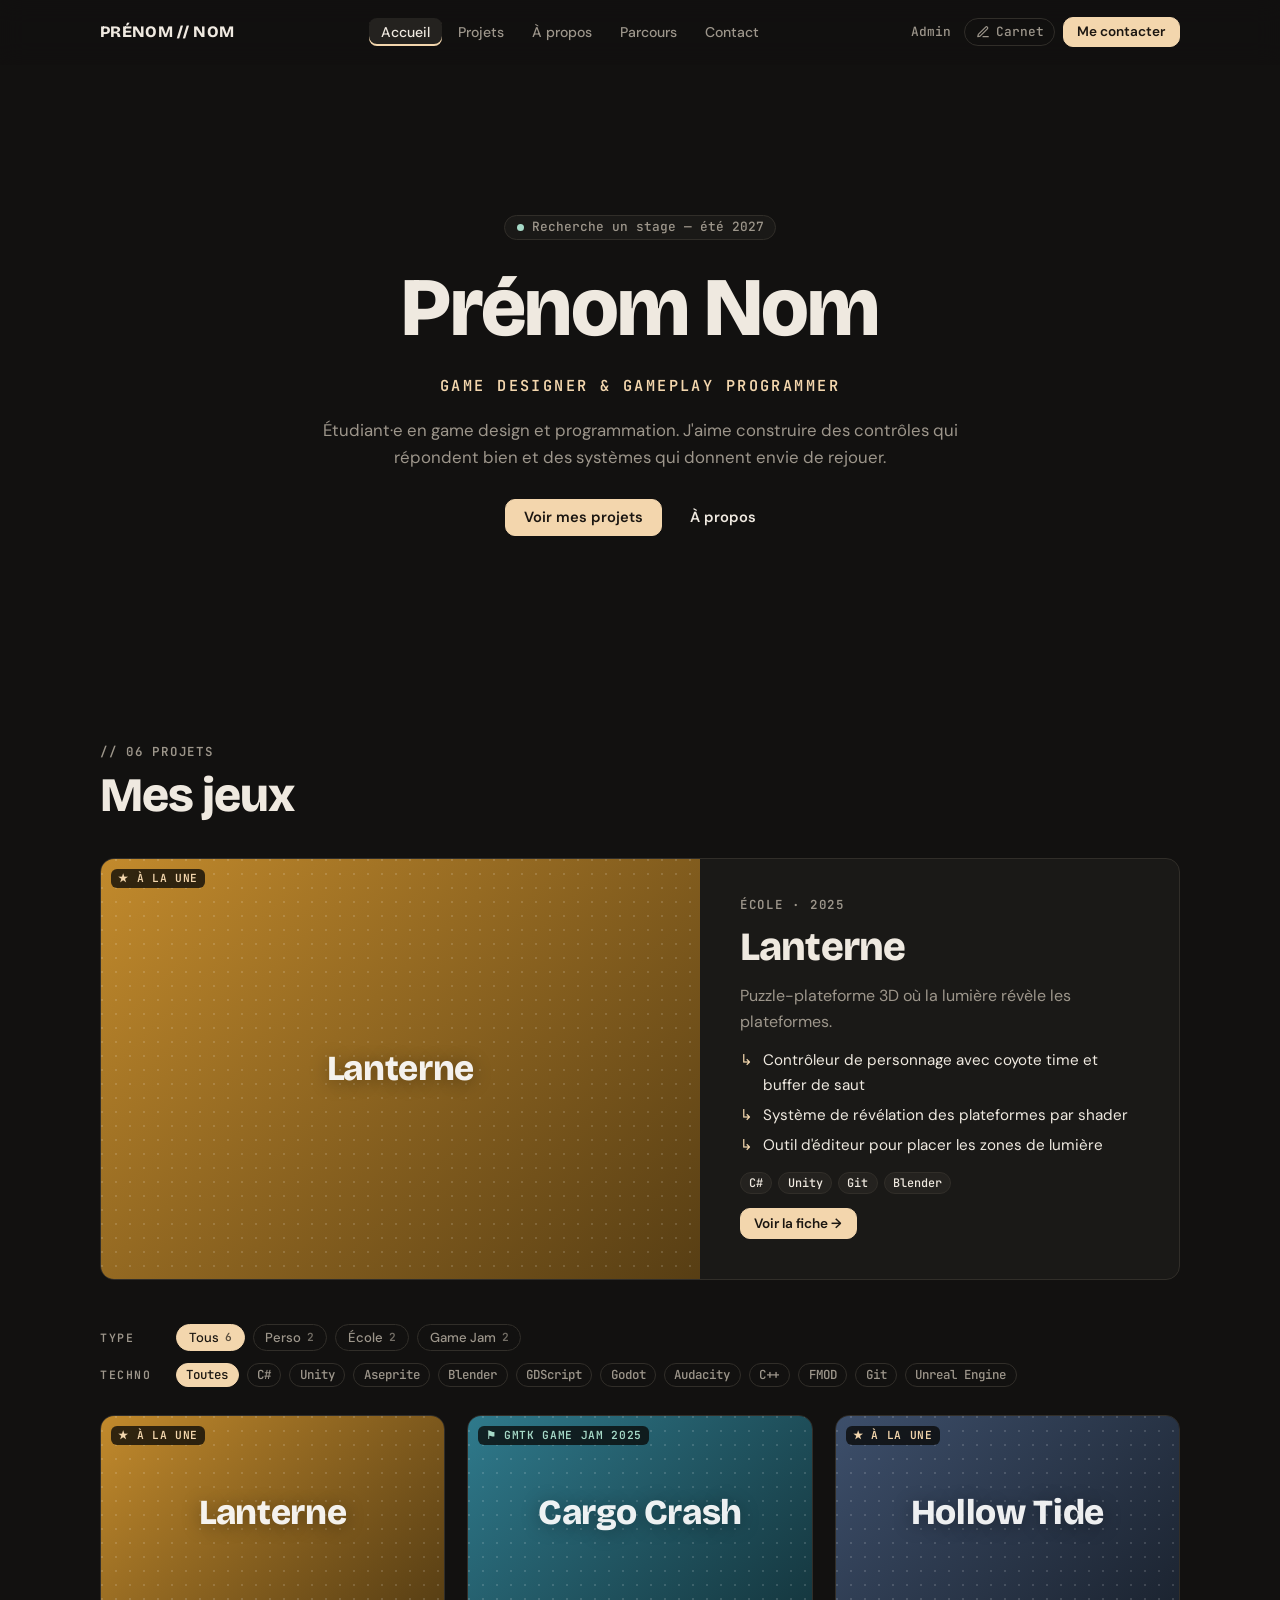
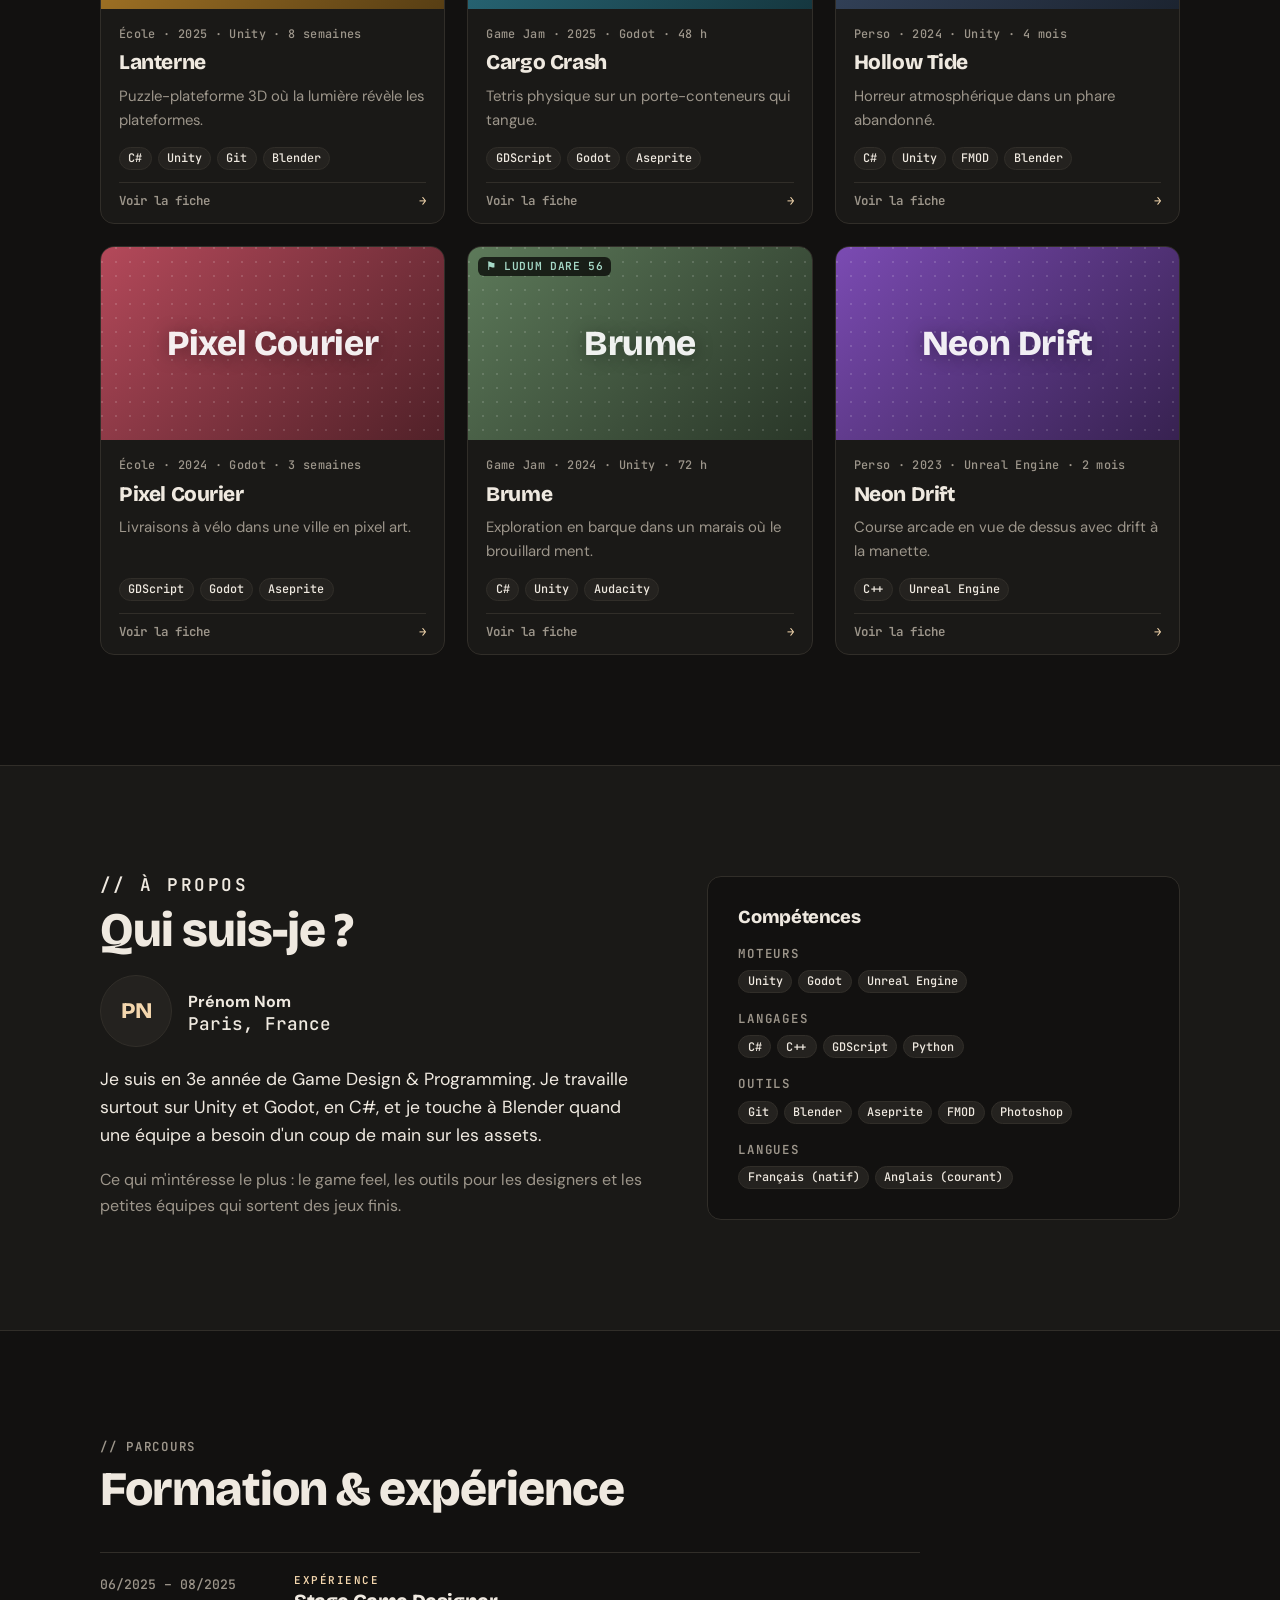
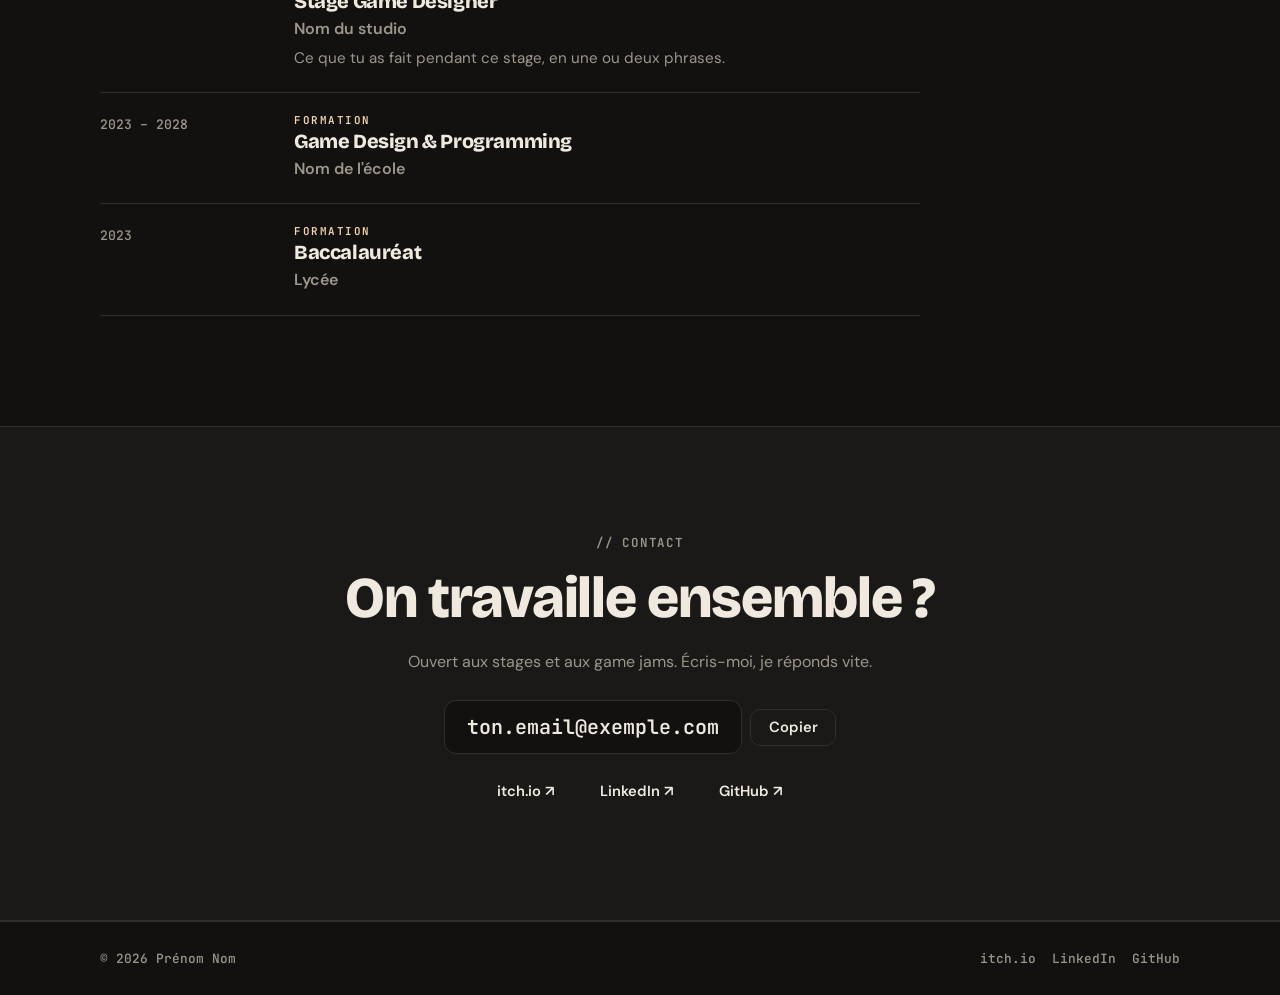
==== index.html @ 687ae06e "Portfolio de jeux avec page Admin Site statique pour GitHub Pages : projets générés depuis data/game" ====
<!doctype html>
<html lang="fr" data-style="dark">
<head>
  <meta charset="utf-8">
  <meta name="viewport" content="width=device-width, initial-scale=1, viewport-fit=cover">
  <title>Portfolio</title>
  <meta name="description" content="Portfolio de jeux vidéo">
  <link rel="preconnect" href="https://fonts.googleapis.com">
  <link rel="preconnect" href="https://fonts.gstatic.com" crossorigin>
  <link rel="stylesheet" href="https://fonts.googleapis.com/css2?family=Bricolage+Grotesque:opsz,wght@12..96,500;12..96,700;12..96,800&family=DM+Sans:opsz,wght@9..40,400;9..40,500;9..40,700&family=JetBrains+Mono:wght@400;600&family=Caveat:wght@600;700&family=Patrick+Hand&display=swap">
  <link rel="stylesheet" href="css/style.css">
</head>
<body>
  <!-- Tout le contenu est généré depuis data/profile.js et data/games.js.
       Tu n'as normalement pas besoin de modifier ce fichier. -->

  <header class="nav" id="nav">
    <div class="wrap nav-inner">
      <a class="logo" href="#accueil" id="logo"></a>
      <nav class="nav-links" id="nav-links" aria-label="Navigation principale">
        <a href="#accueil">Accueil</a>
        <a href="#projets">Projets</a>
        <a href="#apropos">À propos</a>
        <a href="#parcours">Parcours</a>
        <a href="#contact">Contact</a>
      </nav>
      <div class="nav-actions">
        <a class="admin-link" id="admin-link" href="admin.html">Admin</a>
        <button class="style-toggle" id="style-toggle" type="button" aria-label="Changer de style"></button>
        <a class="btn btn-accent btn-sm nav-cta" href="#contact">Me contacter</a>
        <button class="menu-btn" id="menu-btn" type="button" aria-expanded="false" aria-controls="nav-links" aria-label="Ouvrir le menu">
          <span></span><span></span>
        </button>
      </div>
    </div>
  </header>

  <main>
    <section class="hero" id="accueil">
      <div class="wrap hero-inner" id="hero"></div>
    </section>

    <section class="section" id="projets">
      <div class="wrap">
        <div class="section-head">
          <p class="eyebrow" id="projects-eyebrow">// Projets</p>
          <h2 class="section-title">Mes jeux</h2>
        </div>
        <div id="spotlight"></div>
        <div class="filters" id="filters"></div>
        <div class="grid" id="grid"></div>
        <p class="empty" id="empty" hidden>
          Aucun projet ne correspond à ces filtres.
          <button class="link-btn" type="button" id="reset-filters">Réinitialiser les filtres</button>
        </p>
      </div>
    </section>

    <section class="section section-alt" id="apropos">
      <div class="wrap about" id="about"></div>
    </section>

    <section class="section" id="parcours">
      <div class="wrap">
        <div class="section-head">
          <p class="eyebrow">// Parcours</p>
          <h2 class="section-title">Formation &amp; expérience</h2>
        </div>
        <ol class="timeline" id="timeline"></ol>
      </div>
    </section>

    <section class="section section-alt" id="contact">
      <div class="wrap contact" id="contact-box"></div>
    </section>
  </main>

  <footer class="footer">
    <div class="wrap footer-inner" id="footer"></div>
  </footer>

  <dialog class="modal" id="modal" aria-labelledby="modal-title">
    <div class="modal-inner" id="modal-inner"></div>
  </dialog>

  <script src="data/profile.js"></script>
  <script src="data/games.js"></script>
  <script src="js/render.js"></script>
  <script src="js/main.js"></script>
</body>
</html>
---- css/style.css ----
/* Layout : colonne centrée de 1120px, nav collante, grille de cartes auto-fill,
   fiche projet en <dialog>. Deux styles : "dark" (défaut) et "sketch" (carnet). */
:root {
  --bg: #121110;
  --surface: #1a1917;
  --surface-2: #24221f;
  --line: #312e29;
  --fg: #efe9e0;
  --muted: #9d968b;
  --accent: #f3d6ad;
  --accent-ink: #1b1611;
  --jam: #a6d9c7;
  --star: #f3d6ad;
  --overlay: rgba(8, 7, 6, .78);

  --font-display: "Bricolage Grotesque", "Segoe UI", system-ui, sans-serif;
  --font-body: "DM Sans", "Segoe UI", system-ui, sans-serif;
  --font-mono: "JetBrains Mono", ui-monospace, Consolas, monospace;

  --radius: 14px;
  --radius-pill: 999px;
  --bw: 1px;
  --hover-shadow: 0 22px 44px -24px rgba(0, 0, 0, .9);
  --title-weight: 800;
  --title-track: -0.02em;

  color-scheme: dark;
}

:root[data-style="sketch"] {
  --bg: #f1ece1;
  --surface: #fbf8f1;
  --surface-2: #ebe4d4;
  --line: #2a2823;
  --fg: #2a2823;
  --muted: #6d675c;
  --accent: #f0cf5c;
  --accent-ink: #2a2823;
  --jam: #b9dccb;
  --star: #e6a93a;
  --overlay: rgba(42, 40, 35, .55);

  --font-display: "Caveat", "Segoe Print", cursive;
  --font-body: "Patrick Hand", "Segoe Print", cursive;
  --font-mono: "Patrick Hand", "Segoe Print", cursive;

  --radius: 4px;
  --bw: 2px;
  --hover-shadow: 6px 6px 0 var(--line);
  --title-weight: 700;
  --title-track: 0;

  color-scheme: light;
}

/* ---------- Base ---------- */
*, *::before, *::after { box-sizing: border-box; }
html { scroll-behavior: smooth; scroll-padding-top: 80px; }
body {
  margin: 0;
  background: var(--bg);
  color: var(--fg);
  font: 400 1rem/1.6 var(--font-body);
  -webkit-font-smoothing: antialiased;
  overflow-x: hidden;
}
:root[data-style="sketch"] body {
  font-size: 1.12rem;
  background-image: radial-gradient(color-mix(in srgb, var(--line) 14%, transparent) 1px, transparent 1px);
  background-size: 22px 22px;
}
img, video, iframe { display: block; max-width: 100%; }
a { color: inherit; }
h1, h2, h3 { font-family: var(--font-display); font-weight: var(--title-weight); letter-spacing: var(--title-track); line-height: 1.1; margin: 0; text-wrap: balance; }
p { margin: 0; }
:focus-visible { outline: 2px solid var(--accent); outline-offset: 3px; border-radius: 4px; }
[hidden] { display: none !important; }

.wrap {
  max-width: 1120px;
  margin-inline: auto;
  padding-left: max(20px, env(safe-area-inset-left, 0px));
  padding-right: max(20px, env(safe-area-inset-right, 0px));
}

/* ---------- Boutons & puces ---------- */
.btn {
  display: inline-flex; align-items: center; gap: .5em;
  padding: .7em 1.2em;
  border-radius: 10px;
  border: var(--bw) solid var(--line);
  background: var(--surface);
  color: var(--fg);
  font: 600 .92rem/1 var(--font-body);
  text-decoration: none;
  cursor: pointer;
  transition: transform .15s ease, background .15s ease, border-color .15s ease, box-shadow .15s ease;
}
.btn:hover { border-color: var(--muted); transform: translateY(-1px); }
.btn-accent { background: var(--accent); color: var(--accent-ink); border-color: var(--accent); }
.btn-accent:hover { border-color: var(--accent); filter: brightness(1.05); }
.btn-ghost { background: transparent; border-color: transparent; }
.btn-ghost:hover { border-color: var(--line); }
.btn-sm { padding: .55em 1em; font-size: .85rem; }
:root[data-style="sketch"] .btn { border-color: var(--line); box-shadow: 2px 2px 0 var(--line); font-size: 1rem; }
:root[data-style="sketch"] .btn:hover { box-shadow: 4px 4px 0 var(--line); transform: translate(-1px, -1px); }

.tag {
  display: inline-block;
  padding: .28em .7em;
  border-radius: var(--radius-pill);
  border: 1px solid var(--line);
  background: var(--surface-2);
  color: var(--fg);
  font: 500 .74rem/1.2 var(--font-mono);
  white-space: nowrap;
}
.tag-more { color: var(--muted); }
:root[data-style="sketch"] .tag { font-size: .92rem; border-width: 1.5px; }
.tags { display: flex; flex-wrap: wrap; gap: 6px; }

.eyebrow {
  font: 600 .78rem/1 var(--font-mono);
  letter-spacing: .14em;
  text-transform: uppercase;
  color: var(--muted);
}
:root[data-style="sketch"] .eyebrow { font-size: 1.05rem; letter-spacing: .02em; text-transform: none; }

/* ---------- Nav ---------- */
.nav {
  position: sticky; top: env(safe-area-inset-top, 0px); z-index: 50;
  background: color-mix(in srgb, var(--bg) 82%, transparent);
  backdrop-filter: blur(12px);
  -webkit-backdrop-filter: blur(12px);
  border-bottom: 1px solid transparent;
  transition: border-color .2s ease;
}
.nav.scrolled { border-bottom-color: var(--line); }
.nav-inner { display: flex; align-items: center; gap: 16px; height: 64px; }
.logo { font: 800 1rem/1 var(--font-display); text-decoration: none; letter-spacing: .02em; white-space: nowrap; }
:root[data-style="sketch"] .logo { font-size: 1.6rem; }
.nav-links { display: flex; gap: 4px; margin-inline: auto; }
.nav-links a {
  padding: .5em .85em; border-radius: 8px;
  font: 500 .88rem/1 var(--font-body);
  color: var(--muted); text-decoration: none;
  transition: color .15s ease, background .15s ease;
}
.nav-links a:hover { color: var(--fg); }
.nav-links a.active { color: var(--fg); background: var(--surface-2); box-shadow: inset 0 -2px 0 var(--accent); }
:root[data-style="sketch"] .nav-links a { font-size: 1.1rem; }
:root[data-style="sketch"] .nav-links a.active { background: none; box-shadow: none; text-decoration: underline wavy var(--star) 2px; text-underline-offset: 6px; }
.nav-actions { display: flex; align-items: center; gap: 8px; }
.style-toggle {
  display: inline-flex; align-items: center; gap: 6px;
  padding: .45em .8em; border-radius: var(--radius-pill);
  border: 1px solid var(--line); background: transparent; color: var(--muted);
  font: 500 .8rem/1 var(--font-mono); cursor: pointer;
}
.style-toggle:hover { color: var(--fg); border-color: var(--muted); }
.style-toggle svg { width: 14px; height: 14px; }
.menu-btn { display: none; width: 40px; height: 40px; border: 1px solid var(--line); border-radius: 10px; background: transparent; cursor: pointer; flex-direction: column; justify-content: center; align-items: center; gap: 5px; }
.menu-btn span { display: block; width: 16px; height: 2px; background: var(--fg); transition: transform .2s ease; }
.menu-btn[aria-expanded="true"] span:first-child { transform: translateY(3.5px) rotate(45deg); }
.menu-btn[aria-expanded="true"] span:last-child { transform: translateY(-3.5px) rotate(-45deg); }

/* ---------- Hero ---------- */
.hero { padding-block: clamp(72px, 14vw, 150px) clamp(56px, 9vw, 100px); }
.hero-inner { display: grid; justify-items: center; text-align: center; gap: 22px; }
.status {
  display: inline-flex; align-items: center; gap: 8px;
  padding: .4em .9em; border-radius: var(--radius-pill);
  border: 1px solid var(--line); background: var(--surface);
  font: 500 .8rem/1 var(--font-mono); color: var(--muted);
}
.status::before { content: ""; width: 7px; height: 7px; border-radius: 50%; background: var(--jam); box-shadow: 0 0 0 0 var(--jam); animation: pulse 2.2s infinite; }
@keyframes pulse { 0% { box-shadow: 0 0 0 0 color-mix(in srgb, var(--jam) 60%, transparent); } 80%, 100% { box-shadow: 0 0 0 8px transparent; } }
.hero h1 { font-size: clamp(2.8rem, 8vw, 5.2rem); }
:root[data-style="sketch"] .hero h1 { font-size: clamp(3.4rem, 10vw, 6.4rem); }
.hero h1 .hl { position: relative; white-space: nowrap; }
:root[data-style="sketch"] .hero h1 .hl::after {
  content: ""; position: absolute; left: -2%; right: -2%; bottom: .08em; height: .14em;
  background: #d9573b; border-radius: 40% 60% 50% 50%; transform: rotate(-1deg); z-index: -1; opacity: .85;
}
.role {
  font: 600 clamp(.8rem, 2vw, .95rem)/1.3 var(--font-mono);
  letter-spacing: .16em; text-transform: uppercase; color: var(--accent);
}
:root[data-style="sketch"] .role { color: var(--muted); letter-spacing: .02em; text-transform: none; font-size: 1.35rem; }
:root[data-style="sketch"] .role::before { content: "~ "; }
:root[data-style="sketch"] .role::after { content: " ~"; }
.intro { max-width: 58ch; color: var(--muted); font-size: 1.05rem; }
.hero-cta { display: flex; flex-wrap: wrap; justify-content: center; gap: 10px; margin-top: 6px; }

/* ---------- Sections ---------- */
.section { padding-block: clamp(64px, 9vw, 110px); }
.section-alt { background: var(--surface); border-block: 1px solid var(--line); }
:root[data-style="sketch"] .section-alt { background: transparent; border-block: 0; border-top: 2px dashed color-mix(in srgb, var(--line) 35%, transparent); }
.section-head { display: grid; gap: 10px; margin-bottom: 36px; }
.section-title { font-size: clamp(2rem, 4.6vw, 3rem); }
:root[data-style="sketch"] .section-title { font-size: clamp(2.6rem, 6vw, 3.6rem); }
:root[data-style="sketch"] .section-title, :root[data-style="sketch"] .contact h2 {
  justify-self: start;
  background: linear-gradient(transparent 58%, color-mix(in srgb, var(--accent) 75%, transparent) 58% 88%, transparent 88%);
  padding-inline: 4px;
}

/* ---------- Média (vignettes) ---------- */
.media { position: relative; aspect-ratio: 16 / 9; max-width: 100%; overflow: hidden; background: var(--surface-2); }
.media img { width: 100%; height: 100%; object-fit: cover; transition: transform .5s ease; }
.ph {
  position: absolute; inset: 0;
  display: grid; place-items: center;
  background:
    radial-gradient(circle at 1px 1px, rgba(255,255,255,.14) 1px, transparent 1.5px) 0 0 / 14px 14px,
    linear-gradient(135deg, var(--ph, #444) 0%, color-mix(in srgb, var(--ph, #444) 45%, #000) 100%);
}
.ph span {
  font: 800 clamp(1.4rem, 3.4vw, 2.2rem)/1 var(--font-display);
  color: rgba(255,255,255,.92); letter-spacing: -.01em;
  text-shadow: 0 2px 18px rgba(0,0,0,.35);
  padding-inline: 12px; text-align: center;
}
.badges { position: absolute; top: 10px; left: 10px; right: 10px; display: flex; flex-wrap: wrap; gap: 6px; z-index: 2; }
.badge {
  display: inline-flex; align-items: center; gap: 5px;
  padding: .35em .65em; border-radius: 6px;
  font: 600 .7rem/1 var(--font-mono); letter-spacing: .06em; text-transform: uppercase;
  background: rgba(10, 9, 8, .78); color: #f3ede4; backdrop-filter: blur(4px);
}
.badge-star { color: #f3d6ad; }
.badge-jam { color: #a6d9c7; }
:root[data-style="sketch"] .badge { background: var(--accent); color: var(--accent-ink); border: 1.5px solid var(--line); font-size: .9rem; text-transform: none; letter-spacing: 0; transform: rotate(-3deg); }
:root[data-style="sketch"] .badge-jam { background: var(--jam); }

/* ---------- Mise en avant ---------- */
.spotlight {
  display: grid; grid-template-columns: 1.25fr 1fr; gap: 0;
  border: var(--bw) solid var(--line); border-radius: var(--radius);
  background: var(--surface); overflow: hidden;
  text-decoration: none; margin-bottom: 44px;
  transition: border-color .2s ease, box-shadow .2s ease, transform .2s ease;
}
.spotlight:hover { border-color: var(--muted); box-shadow: var(--hover-shadow); }
.spotlight:hover .media img { transform: scale(1.03); }
.spotlight .media { aspect-ratio: auto; min-height: 280px; }
.spotlight-body { display: grid; align-content: center; gap: 14px; padding: clamp(22px, 4vw, 40px); min-width: 0; }
.spotlight h3 { font-size: clamp(1.8rem, 3.6vw, 2.5rem); }
.spotlight .tagline { color: var(--muted); }
.spotlight ul { margin: 0; padding: 0; list-style: none; display: grid; gap: 6px; font-size: .95rem; }
.spotlight li { display: flex; gap: 10px; }
.spotlight li::before { content: "↳"; color: var(--accent); font-family: var(--font-mono); }
:root[data-style="sketch"] .spotlight { box-shadow: 5px 5px 0 var(--line); transform: rotate(-.4deg); }
:root[data-style="sketch"] .spotlight:hover { transform: rotate(0) translate(-2px, -2px); box-shadow: 8px 8px 0 var(--line); }
:root[data-style="sketch"] .spotlight li::before { color: var(--star); }

/* ---------- Filtres ---------- */
.filters { display: grid; gap: 12px; margin-bottom: 28px; }
.filter-row { display: flex; flex-wrap: wrap; align-items: center; gap: 8px; }
.filter-label { font: 600 .72rem/1 var(--font-mono); letter-spacing: .14em; text-transform: uppercase; color: var(--muted); margin-right: 4px; min-width: 64px; }
:root[data-style="sketch"] .filter-label { font-size: 1rem; letter-spacing: 0; text-transform: none; }
.chip {
  display: inline-flex; align-items: center; gap: 6px;
  padding: .45em .9em; border-radius: var(--radius-pill);
  border: 1px solid var(--line); background: transparent; color: var(--muted);
  font: 500 .82rem/1 var(--font-body); cursor: pointer;
  transition: color .15s ease, background .15s ease, border-color .15s ease;
}
.chip:hover { color: var(--fg); border-color: var(--muted); }
.chip[aria-pressed="true"] { background: var(--accent); border-color: var(--accent); color: var(--accent-ink); }
.chip .count { font: 600 .7rem/1 var(--font-mono); opacity: .7; font-variant-numeric: tabular-nums; }
.chip-sm { padding: .38em .75em; font-size: .78rem; font-family: var(--font-mono); }
:root[data-style="sketch"] .chip { border-width: 1.5px; border-color: var(--line); color: var(--fg); font-size: 1rem; }
:root[data-style="sketch"] .chip[aria-pressed="true"] { box-shadow: 2px 2px 0 var(--line); }

/* ---------- Grille de cartes ---------- */
.grid { display: grid; grid-template-columns: repeat(auto-fill, minmax(min(100%, 300px), 1fr)); gap: 22px; }
.card {
  display: flex; flex-direction: column;
  border: var(--bw) solid var(--line); border-radius: var(--radius);
  background: var(--surface); overflow: hidden;
  text-decoration: none; color: inherit;
  transition: transform .2s ease, border-color .2s ease, box-shadow .2s ease;
  animation: rise .45s ease both;
}
@keyframes rise { from { transform: translateY(8px); } to { transform: none; } }
.card:hover { transform: translateY(-4px); border-color: var(--muted); box-shadow: var(--hover-shadow); }
.card:hover .media img { transform: scale(1.04); }
.card-body { display: flex; flex-direction: column; gap: 10px; padding: 18px 18px 16px; flex: 1; min-width: 0; }
.card h3 { font-size: 1.3rem; }
.card .meta { font: 500 .74rem/1.3 var(--font-mono); color: var(--muted); letter-spacing: .03em; }
.card .tagline { color: var(--muted); font-size: .93rem; }
.card .tags { margin-top: auto; padding-top: 4px; }
.card .more { display: flex; justify-content: space-between; align-items: center; padding-top: 12px; margin-top: 2px; border-top: 1px solid var(--line); font: 600 .78rem/1 var(--font-mono); color: var(--muted); }
.card .more .arrow { transition: transform .2s ease; color: var(--accent); }
.card:hover .more { color: var(--fg); }
.card:hover .more .arrow { transform: translateX(4px); }

/* Carnet : polaroïds inclinés + scotch */
:root[data-style="sketch"] .card { padding: 10px 10px 0; box-shadow: 3px 3px 0 var(--line); overflow: visible; }
:root[data-style="sketch"] .card:nth-child(3n+1) { rotate: -1.2deg; }
:root[data-style="sketch"] .card:nth-child(3n+2) { rotate: .8deg; }
:root[data-style="sketch"] .card:nth-child(3n) { rotate: -.4deg; }
:root[data-style="sketch"] .card:hover { rotate: 0deg; transform: translate(-2px, -3px); }
:root[data-style="sketch"] .card .media { overflow: visible; border: 1.5px solid var(--line); }
:root[data-style="sketch"] .card .media > img, :root[data-style="sketch"] .card .media > .ph { overflow: hidden; }
:root[data-style="sketch"] .card .media::before,
:root[data-style="sketch"] .spotlight .media::before {
  content: ""; position: absolute; top: -12px; left: 50%; width: 84px; height: 22px; z-index: 3;
  transform: translateX(-50%) rotate(-2deg);
  background: color-mix(in srgb, var(--accent) 70%, transparent);
  border-left: 1px dashed rgba(0,0,0,.15); border-right: 1px dashed rgba(0,0,0,.15);
}
:root[data-style="sketch"] .card-body { padding: 14px 6px 12px; }
:root[data-style="sketch"] .card h3 { font-size: 1.9rem; }
:root[data-style="sketch"] .card .meta { font-size: .95rem; }
:root[data-style="sketch"] .card .more { font-size: 1rem; border-top-style: dashed; }

.empty { padding: 40px; text-align: center; color: var(--muted); border: 1px dashed var(--line); border-radius: var(--radius); }
.link-btn { background: none; border: 0; padding: 0; color: var(--accent); font: inherit; text-decoration: underline; cursor: pointer; }
:root[data-style="sketch"] .link-btn { color: var(--fg); }

/* ---------- À propos ---------- */
.about { display: grid; grid-template-columns: 1.15fr 1fr; gap: clamp(28px, 5vw, 64px); align-items: start; }
.about-text { display: grid; gap: 18px; min-width: 0; }
.about-text p { color: var(--muted); max-width: 62ch; }
.about-text p:first-of-type { color: var(--fg); font-size: 1.1rem; }
.about-id { display: flex; align-items: center; gap: 16px; }
.avatar {
  width: 72px; height: 72px; border-radius: 50%; flex: none;
  display: grid; place-items: center; overflow: hidden;
  background: var(--surface-2); border: var(--bw) solid var(--line);
  font: 800 1.4rem/1 var(--font-display); color: var(--accent);
}
.avatar img { width: 100%; height: 100%; object-fit: cover; }
:root[data-style="sketch"] .avatar { color: var(--fg); font-size: 1.9rem; border-radius: 48% 52% 45% 55%; }
.loc { font: 500 .8rem/1 var(--font-mono); color: var(--muted); }
.skills { border: var(--bw) solid var(--line); border-radius: var(--radius); background: var(--bg); padding: clamp(20px, 3vw, 30px); display: grid; gap: 20px; min-width: 0; }
:root[data-style="sketch"] .skills { background: var(--surface); box-shadow: 4px 4px 0 var(--line); }
.skills h3 { font-size: 1.15rem; }
:root[data-style="sketch"] .skills h3 { font-size: 1.8rem; }
.skill-group { display: grid; gap: 10px; }

/* ---------- Parcours ---------- */
.timeline { list-style: none; margin: 0; padding: 0; display: grid; gap: 0; max-width: 820px; }
.tl-item { display: grid; grid-template-columns: 170px 1fr; gap: 24px; padding: 22px 0; border-top: 1px solid var(--line); }
.tl-item:last-child { border-bottom: 1px solid var(--line); }
:root[data-style="sketch"] .tl-item { border-top-style: dashed; }
.tl-date { font: 500 .82rem/1.5 var(--font-mono); color: var(--muted); font-variant-numeric: tabular-nums; }
:root[data-style="sketch"] .tl-date { font-size: 1.05rem; }
.tl-main { display: grid; gap: 4px; min-width: 0; }
.tl-kind { font: 600 .68rem/1 var(--font-mono); letter-spacing: .14em; text-transform: uppercase; color: var(--accent); }
:root[data-style="sketch"] .tl-kind { color: var(--muted); font-size: .95rem; letter-spacing: 0; text-transform: none; }
.tl-main h3 { font-size: 1.25rem; }
:root[data-style="sketch"] .tl-main h3 { font-size: 1.8rem; }
.tl-place { font-weight: 600; color: var(--muted); }
.tl-text { color: var(--muted); font-size: .95rem; max-width: 60ch; }

/* ---------- Contact ---------- */
.contact { display: grid; justify-items: center; text-align: center; gap: 18px; }
.contact h2 { font-size: clamp(2.2rem, 5.5vw, 3.6rem); }
:root[data-style="sketch"] .contact h2 { justify-self: center; font-size: clamp(2.8rem, 7vw, 4.2rem); }
.contact .pitch { color: var(--muted); max-width: 52ch; }
.email-row { display: flex; flex-wrap: wrap; align-items: center; justify-content: center; gap: 8px; margin-top: 8px; }
.email {
  font: 600 clamp(1rem, 2.6vw, 1.25rem)/1 var(--font-mono);
  padding: .8em 1.1em; border-radius: 12px;
  background: var(--bg); border: var(--bw) solid var(--line);
  user-select: all; overflow-wrap: anywhere; text-decoration: none;
}
:root[data-style="sketch"] .email { background: var(--surface); font-size: 1.4rem; }
.contact-links { display: flex; flex-wrap: wrap; justify-content: center; gap: 8px; }

/* ---------- Footer ---------- */
.footer { border-top: 1px solid var(--line); padding-block: 28px; }
.footer-inner { display: flex; flex-wrap: wrap; justify-content: space-between; gap: 12px; font: 500 .8rem/1.4 var(--font-mono); color: var(--muted); }
.footer a { color: var(--muted); text-decoration: none; }
.footer a:hover { color: var(--fg); }
.footer-links { display: flex; flex-wrap: wrap; gap: 16px; }

/* ---------- Fiche projet (modal) ---------- */
.modal {
  width: min(1040px, calc(100% - 24px)); max-height: calc(100% - 24px);
  padding: 0; border: var(--bw) solid var(--line); border-radius: calc(var(--radius) + 4px);
  background: var(--surface); color: var(--fg);
  overflow: hidden;
}
.modal::backdrop { background: var(--overlay); backdrop-filter: blur(4px); }
.modal[open] { animation: pop .22s ease; }
@keyframes pop { from { transform: translateY(12px) scale(.985); opacity: .4; } to { transform: none; opacity: 1; } }
:root[data-style="sketch"] .modal { box-shadow: 8px 8px 0 var(--line); }
.modal-inner { max-height: calc(100dvh - 24px); overflow-y: auto; overscroll-behavior: contain; position: relative; }
.modal-close {
  position: sticky; top: 12px; float: right; margin: 12px 12px -52px 0; z-index: 5;
  width: 40px; height: 40px; border-radius: 50%;
  border: 1px solid rgba(255,255,255,.2); background: rgba(10,9,8,.7); color: #f3ede4;
  font-size: 1.3rem; line-height: 1; cursor: pointer; backdrop-filter: blur(6px);
}
.modal-close:hover { background: rgba(10,9,8,.9); }

.viewer { background: #0b0a09; }
.viewer-stage { position: relative; aspect-ratio: 16 / 9; max-width: 100%; }
.viewer-stage > img, .viewer-stage > video, .viewer-stage > iframe { width: 100%; height: 100%; object-fit: contain; border: 0; }
.viewer-stage .ph span { font-size: clamp(2rem, 6vw, 3.6rem); }
.viewer-nav {
  position: absolute; top: 50%; transform: translateY(-50%); z-index: 3;
  width: 40px; height: 40px; border-radius: 50%;
  border: 1px solid rgba(255,255,255,.2); background: rgba(10,9,8,.6); color: #f3ede4;
  font-size: 1.1rem; cursor: pointer;
}
.viewer-nav.prev { left: 12px; }
.viewer-nav.next { right: 12px; }
.thumbs { display: flex; gap: 8px; padding: 10px; overflow-x: auto; }
.thumb {
  flex: none; width: 96px; aspect-ratio: 16 / 9; padding: 0; position: relative;
  border: 2px solid transparent; border-radius: 6px; overflow: hidden; cursor: pointer;
  background: #222; opacity: .6; transition: opacity .15s ease, border-color .15s ease;
}
.thumb img { width: 100%; height: 100%; object-fit: cover; }
.thumb[aria-current="true"], .thumb:hover { opacity: 1; }
.thumb[aria-current="true"] { border-color: var(--accent); }
.thumb .play { position: absolute; inset: 0; display: grid; place-items: center; color: #fff; font-size: 1rem; background: rgba(0,0,0,.3); }

.modal-body { display: grid; grid-template-columns: 1fr 280px; gap: clamp(24px, 4vw, 44px); padding: clamp(22px, 4vw, 40px); }
.modal-main { display: grid; gap: 18px; align-content: start; min-width: 0; }
.modal-main h2 { font-size: clamp(2rem, 4.4vw, 2.9rem); }
:root[data-style="sketch"] .modal-main h2 { font-size: clamp(2.6rem, 6vw, 3.6rem); }
.modal-main .tagline { color: var(--muted); font-size: 1.08rem; }
.prose { display: grid; gap: 12px; color: var(--fg); max-width: 64ch; }
.modal-main h3 { font-size: 1rem; font-family: var(--font-mono); font-weight: 600; letter-spacing: .12em; text-transform: uppercase; color: var(--muted); margin-top: 6px; }
:root[data-style="sketch"] .modal-main h3 { font-family: var(--font-display); font-size: 1.7rem; letter-spacing: 0; text-transform: none; color: var(--fg); }
.highlights { margin: 0; padding: 0; list-style: none; display: grid; gap: 8px; }
.highlights li { display: flex; gap: 10px; }
.highlights li::before { content: "↳"; color: var(--accent); font-family: var(--font-mono); flex: none; }
:root[data-style="sketch"] .highlights li::before { content: "✓"; color: var(--star); }
.modal-aside { display: grid; gap: 22px; align-content: start; min-width: 0; }
.facts { margin: 0; display: grid; gap: 0; border: 1px solid var(--line); border-radius: 12px; overflow: hidden; }
.facts div { display: grid; grid-template-columns: 90px 1fr; gap: 10px; padding: 10px 14px; border-top: 1px solid var(--line); }
.facts div:first-child { border-top: 0; }
.facts dt { font: 600 .7rem/1.6 var(--font-mono); letter-spacing: .1em; text-transform: uppercase; color: var(--muted); }
.facts dd { margin: 0; font-size: .92rem; min-width: 0; }
:root[data-style="sketch"] .facts { border-width: 1.5px; border-style: dashed; }
:root[data-style="sketch"] .facts dt { font-size: .95rem; letter-spacing: 0; text-transform: none; }
.modal-links { display: grid; gap: 8px; }
.modal-links .btn { justify-content: space-between; }

/* ---------- Responsive ---------- */
@media (max-width: 900px) {
  .spotlight { grid-template-columns: 1fr; }
  .spotlight .media { aspect-ratio: 16 / 9; min-height: 0; }
  .about { grid-template-columns: 1fr; }
  .modal-body { grid-template-columns: 1fr; }
}
@media (max-width: 760px) {
  .nav-links {
    position: absolute; top: 64px; left: 0; right: 0;
    flex-direction: column; gap: 2px;
    padding: 10px max(16px, env(safe-area-inset-right, 0px)) 16px max(16px, env(safe-area-inset-left, 0px));
    background: var(--bg); border-bottom: 1px solid var(--line);
    display: none;
  }
  .nav-links.open { display: flex; }
  .nav-links a { padding: .8em .6em; }
  .menu-btn { display: inline-flex; }
  .nav-cta { display: none; }
  .tl-item { grid-template-columns: 1fr; gap: 6px; }
  .style-toggle .lbl { display: none; }
}
@media (max-width: 480px) {
  .filter-label { width: 100%; }
  .modal { width: 100%; max-height: 100%; border-radius: 0; }
  .modal-inner { max-height: 100dvh; }
}

@media (prefers-reduced-motion: reduce) {
  *, *::before, *::after { animation: none !important; transition: none !important; scroll-behavior: auto !important; }
}

/* Correctifs carnet */
.hero h1 { isolation: isolate; }
:root[data-style="sketch"] .card:hover .media img,
:root[data-style="sketch"] .spotlight:hover .media img { transform: none; }
:root[data-style="sketch"] .spotlight .media { overflow: visible; }

/* ---------- Lien admin ---------- */
.admin-link { font: 500 .8rem/1 var(--font-mono); color: var(--muted); text-decoration: none; padding: .45em .4em; }
.admin-link:hover { color: var(--fg); }
:root[data-style="sketch"] .admin-link { font-size: 1rem; }

/* ---------- Aperçu au survol des cartes ---------- */
.media .hover-prev {
  position: absolute; inset: 0; width: 100%; height: 100%; object-fit: cover;
  opacity: 0; transition: opacity .25s ease; z-index: 1; pointer-events: none;
}
.card:hover .hover-prev, .spotlight:hover .hover-prev, .card:focus-visible .hover-prev { opacity: 1; }

/* ---------- Visionneuse : conteneur de média + audio ---------- */
.stage-media { position: absolute; inset: 0; }
.stage-media > img, .stage-media > video, .stage-media > iframe { width: 100%; height: 100%; object-fit: contain; border: 0; }
.stage-media > audio {
  position: absolute; left: 50%; bottom: 18px; transform: translateX(-50%);
  width: min(520px, calc(100% - 32px)); z-index: 2;
}
.stage-media:has(> audio) > img, .stage-media:has(> audio) > .ph { opacity: .55; }
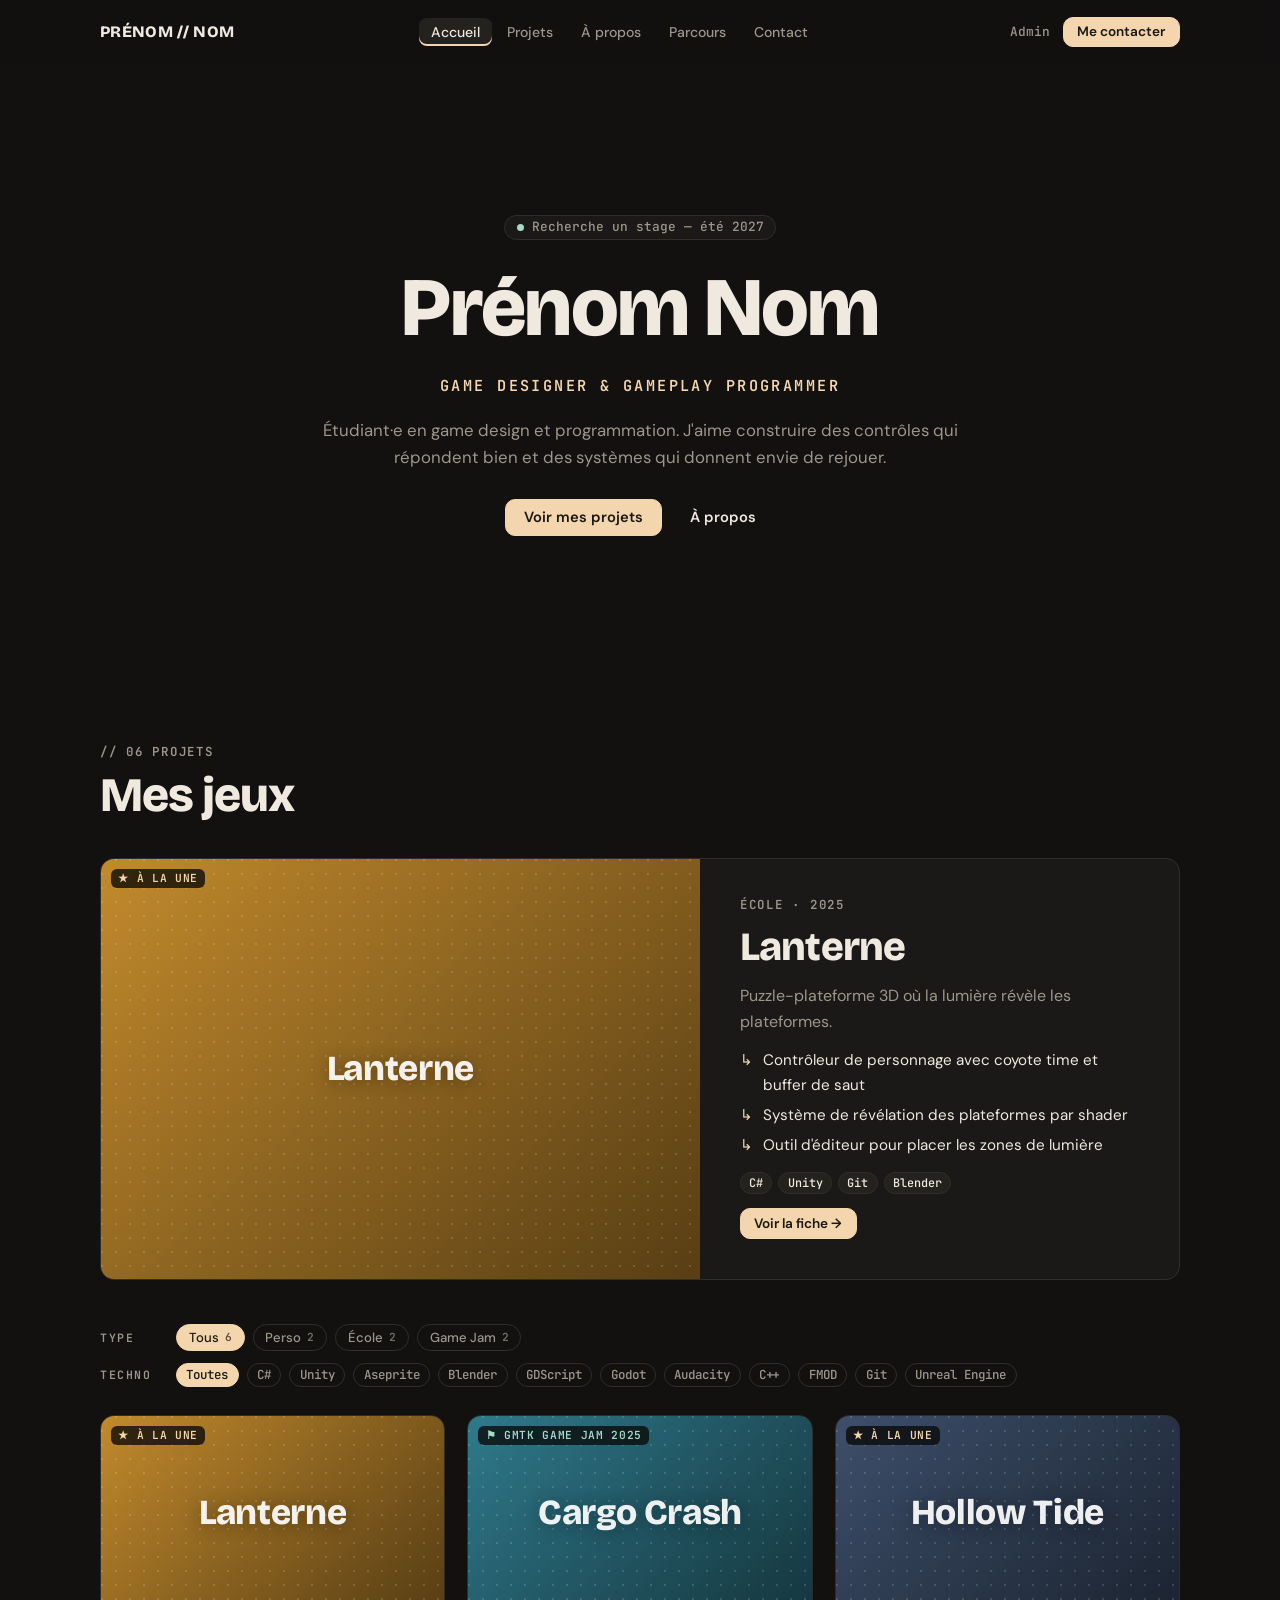
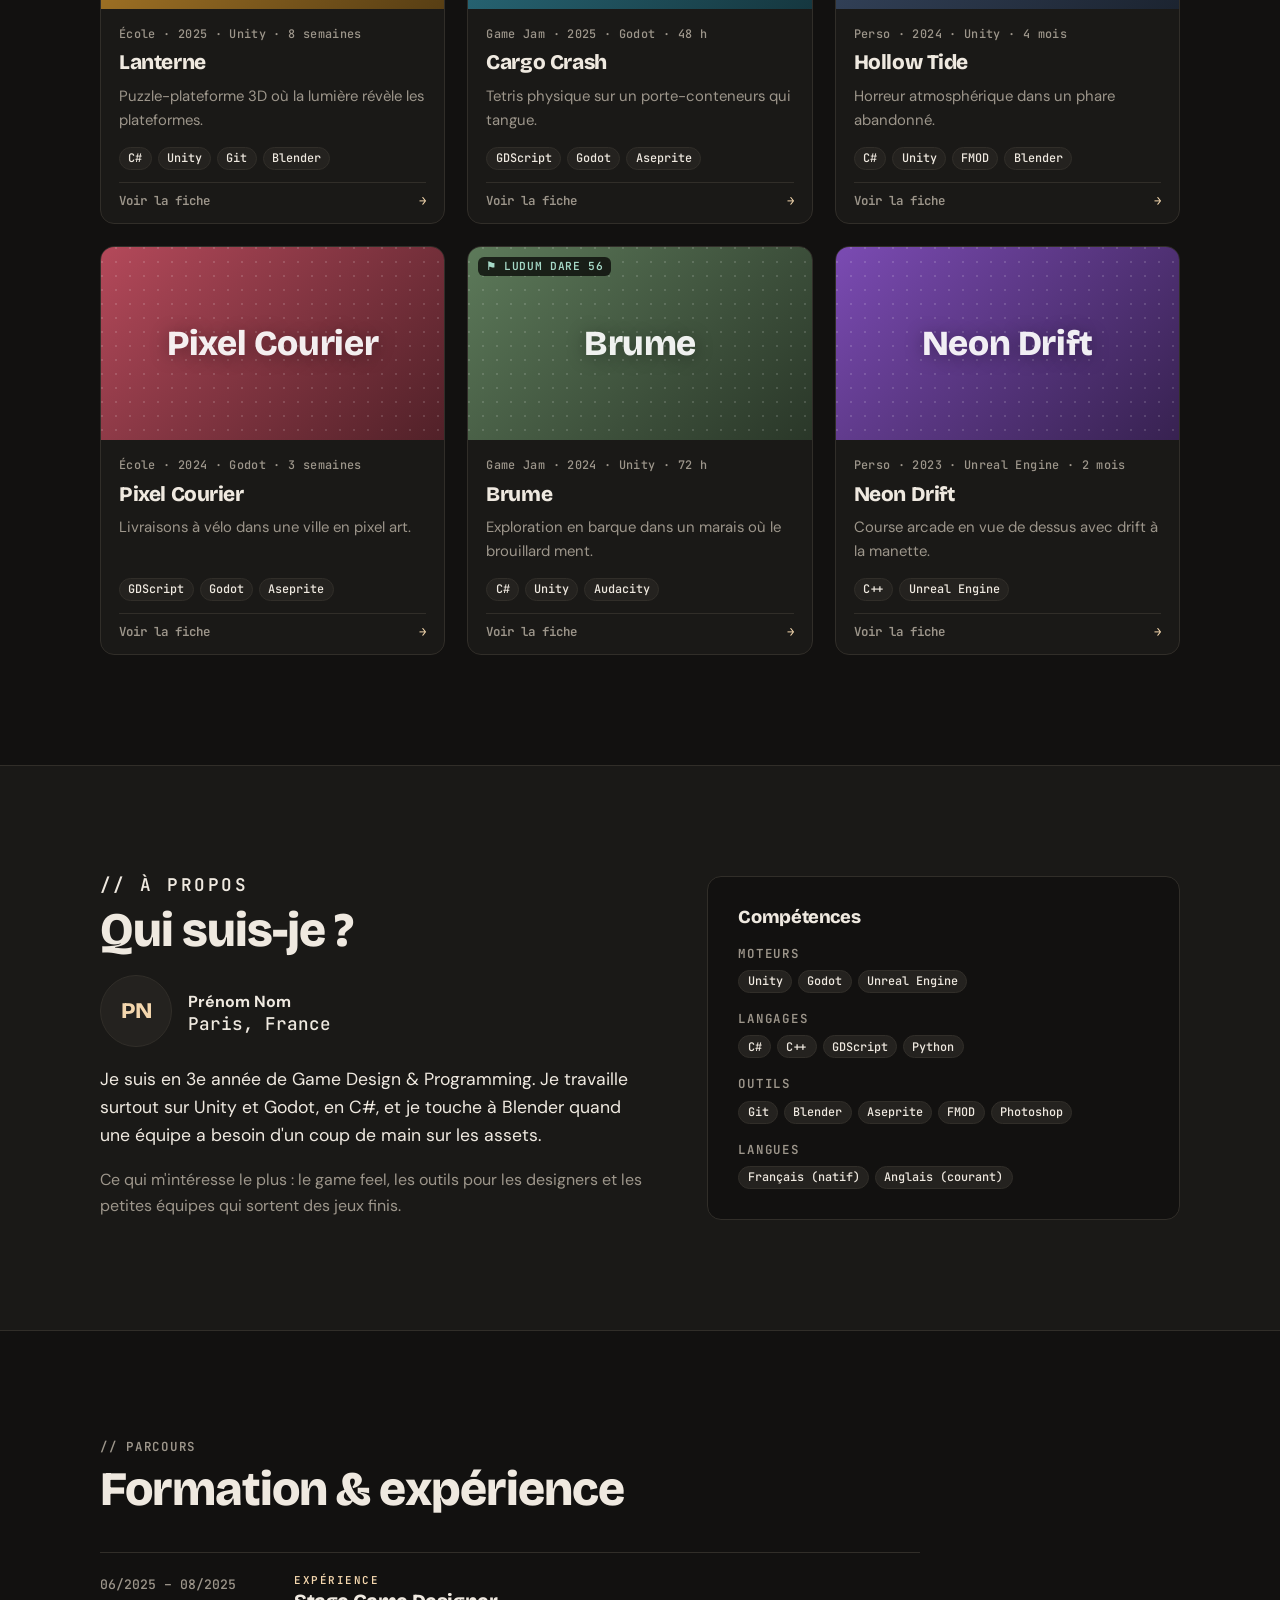
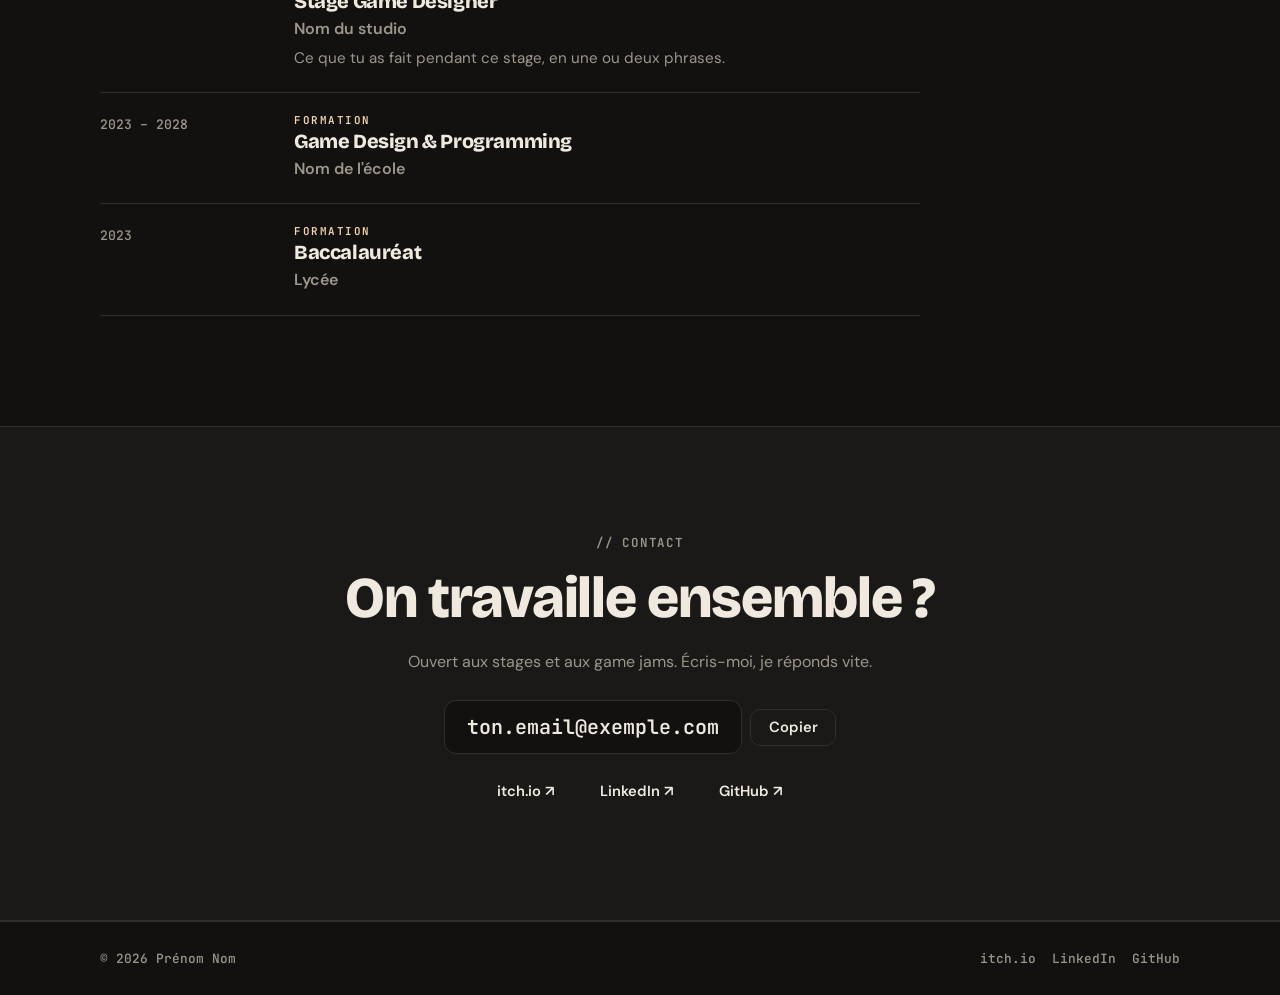
==== commit 2c835fe3: "Style sombre unique, menu des projets dans les fiches, textes modifiables Suppression du style carne" ====
--- a/index.html
+++ b/index.html
@@ -1,34 +1,31 @@
 <!doctype html>
-<html lang="fr" data-style="dark">
+<html lang="fr">
 <head>
   <meta charset="utf-8">
   <meta name="viewport" content="width=device-width, initial-scale=1, viewport-fit=cover">
   <title>Portfolio</title>
-  <meta name="description" content="Portfolio de jeux vidéo">
+  <meta name="description" content="Portfolio">
   <link rel="preconnect" href="https://fonts.googleapis.com">
   <link rel="preconnect" href="https://fonts.gstatic.com" crossorigin>
-  <link rel="stylesheet" href="https://fonts.googleapis.com/css2?family=Bricolage+Grotesque:opsz,wght@12..96,500;12..96,700;12..96,800&family=DM+Sans:opsz,wght@9..40,400;9..40,500;9..40,700&family=JetBrains+Mono:wght@400;600&family=Caveat:wght@600;700&family=Patrick+Hand&display=swap">
+  <link rel="stylesheet" href="https://fonts.googleapis.com/css2?family=Bricolage+Grotesque:opsz,wght@12..96,500;12..96,700;12..96,800&family=DM+Sans:opsz,wght@9..40,400;9..40,500;9..40,700&family=JetBrains+Mono:wght@400;600&display=swap">
   <link rel="stylesheet" href="css/style.css">
 </head>
 <body>
-  <!-- Tout le contenu est généré depuis data/profile.js et data/games.js.
-       Tu n'as normalement pas besoin de modifier ce fichier. -->
 
   <header class="nav" id="nav">
     <div class="wrap nav-inner">
       <a class="logo" href="#accueil" id="logo"></a>
       <nav class="nav-links" id="nav-links" aria-label="Navigation principale">
-        <a href="#accueil">Accueil</a>
-        <a href="#projets">Projets</a>
-        <a href="#apropos">À propos</a>
-        <a href="#parcours">Parcours</a>
-        <a href="#contact">Contact</a>
+        <a href="#accueil" data-t="navHome"></a>
+        <a href="#projets" data-t="navProjects"></a>
+        <a href="#apropos" data-t="navAbout"></a>
+        <a href="#parcours" data-t="navJourney"></a>
+        <a href="#contact" data-t="navContact"></a>
       </nav>
       <div class="nav-actions">
-        <a class="admin-link" id="admin-link" href="admin.html">Admin</a>
-        <button class="style-toggle" id="style-toggle" type="button" aria-label="Changer de style"></button>
-        <a class="btn btn-accent btn-sm nav-cta" href="#contact">Me contacter</a>
-        <button class="menu-btn" id="menu-btn" type="button" aria-expanded="false" aria-controls="nav-links" aria-label="Ouvrir le menu">
+        <a class="admin-link" id="admin-link" href="admin.html" data-t="navAdmin"></a>
+        <a class="btn btn-accent btn-sm nav-cta" href="#contact" data-t="navCta"></a>
+        <button class="menu-btn" id="menu-btn" type="button" aria-expanded="false" aria-controls="nav-links" aria-label="Menu">
           <span></span><span></span>
         </button>
       </div>
@@ -43,15 +40,15 @@
     <section class="section" id="projets">
       <div class="wrap">
         <div class="section-head">
-          <p class="eyebrow" id="projects-eyebrow">// Projets</p>
-          <h2 class="section-title">Mes jeux</h2>
+          <p class="eyebrow" id="projects-eyebrow"></p>
+          <h2 class="section-title" data-t="projectsTitle"></h2>
         </div>
         <div id="spotlight"></div>
         <div class="filters" id="filters"></div>
         <div class="grid" id="grid"></div>
         <p class="empty" id="empty" hidden>
-          Aucun projet ne correspond à ces filtres.
-          <button class="link-btn" type="button" id="reset-filters">Réinitialiser les filtres</button>
+          <span data-t="emptyFilters"></span>
+          <button class="link-btn" type="button" id="reset-filters" data-t="resetFilters"></button>
         </p>
       </div>
     </section>
@@ -63,8 +60,8 @@
     <section class="section" id="parcours">
       <div class="wrap">
         <div class="section-head">
-          <p class="eyebrow">// Parcours</p>
-          <h2 class="section-title">Formation &amp; expérience</h2>
+          <p class="eyebrow" data-t="journeyEyebrow" data-prefix="// "></p>
+          <h2 class="section-title" data-t="journeyTitle"></h2>
         </div>
         <ol class="timeline" id="timeline"></ol>
       </div>
--- a/css/style.css
+++ b/css/style.css
@@ -1,5 +1,3 @@
-/* Layout : colonne centrée de 1120px, nav collante, grille de cartes auto-fill,
-   fiche projet en <dialog>. Deux styles : "dark" (défaut) et "sketch" (carnet). */
 :root {
   --bg: #121110;
   --surface: #1a1917;
@@ -27,33 +25,6 @@
   color-scheme: dark;
 }
 
-:root[data-style="sketch"] {
-  --bg: #f1ece1;
-  --surface: #fbf8f1;
-  --surface-2: #ebe4d4;
-  --line: #2a2823;
-  --fg: #2a2823;
-  --muted: #6d675c;
-  --accent: #f0cf5c;
-  --accent-ink: #2a2823;
-  --jam: #b9dccb;
-  --star: #e6a93a;
-  --overlay: rgba(42, 40, 35, .55);
-
-  --font-display: "Caveat", "Segoe Print", cursive;
-  --font-body: "Patrick Hand", "Segoe Print", cursive;
-  --font-mono: "Patrick Hand", "Segoe Print", cursive;
-
-  --radius: 4px;
-  --bw: 2px;
-  --hover-shadow: 6px 6px 0 var(--line);
-  --title-weight: 700;
-  --title-track: 0;
-
-  color-scheme: light;
-}
-
-/* ---------- Base ---------- */
 *, *::before, *::after { box-sizing: border-box; }
 html { scroll-behavior: smooth; scroll-padding-top: 80px; }
 body {
@@ -64,11 +35,6 @@
   -webkit-font-smoothing: antialiased;
   overflow-x: hidden;
 }
-:root[data-style="sketch"] body {
-  font-size: 1.12rem;
-  background-image: radial-gradient(color-mix(in srgb, var(--line) 14%, transparent) 1px, transparent 1px);
-  background-size: 22px 22px;
-}
 img, video, iframe { display: block; max-width: 100%; }
 a { color: inherit; }
 h1, h2, h3 { font-family: var(--font-display); font-weight: var(--title-weight); letter-spacing: var(--title-track); line-height: 1.1; margin: 0; text-wrap: balance; }
@@ -83,7 +49,6 @@
   padding-right: max(20px, env(safe-area-inset-right, 0px));
 }
 
-/* ---------- Boutons & puces ---------- */
 .btn {
   display: inline-flex; align-items: center; gap: .5em;
   padding: .7em 1.2em;
@@ -102,8 +67,6 @@
 .btn-ghost { background: transparent; border-color: transparent; }
 .btn-ghost:hover { border-color: var(--line); }
 .btn-sm { padding: .55em 1em; font-size: .85rem; }
-:root[data-style="sketch"] .btn { border-color: var(--line); box-shadow: 2px 2px 0 var(--line); font-size: 1rem; }
-:root[data-style="sketch"] .btn:hover { box-shadow: 4px 4px 0 var(--line); transform: translate(-1px, -1px); }
 
 .tag {
   display: inline-block;
@@ -116,7 +79,6 @@
   white-space: nowrap;
 }
 .tag-more { color: var(--muted); }
-:root[data-style="sketch"] .tag { font-size: .92rem; border-width: 1.5px; }
 .tags { display: flex; flex-wrap: wrap; gap: 6px; }
 
 .eyebrow {
@@ -125,9 +87,7 @@
   text-transform: uppercase;
   color: var(--muted);
 }
-:root[data-style="sketch"] .eyebrow { font-size: 1.05rem; letter-spacing: .02em; text-transform: none; }
-
-/* ---------- Nav ---------- */
+
 .nav {
   position: sticky; top: env(safe-area-inset-top, 0px); z-index: 50;
   background: color-mix(in srgb, var(--bg) 82%, transparent);
@@ -139,7 +99,6 @@
 .nav.scrolled { border-bottom-color: var(--line); }
 .nav-inner { display: flex; align-items: center; gap: 16px; height: 64px; }
 .logo { font: 800 1rem/1 var(--font-display); text-decoration: none; letter-spacing: .02em; white-space: nowrap; }
-:root[data-style="sketch"] .logo { font-size: 1.6rem; }
 .nav-links { display: flex; gap: 4px; margin-inline: auto; }
 .nav-links a {
   padding: .5em .85em; border-radius: 8px;
@@ -149,23 +108,14 @@
 }
 .nav-links a:hover { color: var(--fg); }
 .nav-links a.active { color: var(--fg); background: var(--surface-2); box-shadow: inset 0 -2px 0 var(--accent); }
-:root[data-style="sketch"] .nav-links a { font-size: 1.1rem; }
-:root[data-style="sketch"] .nav-links a.active { background: none; box-shadow: none; text-decoration: underline wavy var(--star) 2px; text-underline-offset: 6px; }
+
 .nav-actions { display: flex; align-items: center; gap: 8px; }
-.style-toggle {
-  display: inline-flex; align-items: center; gap: 6px;
-  padding: .45em .8em; border-radius: var(--radius-pill);
-  border: 1px solid var(--line); background: transparent; color: var(--muted);
-  font: 500 .8rem/1 var(--font-mono); cursor: pointer;
-}
-.style-toggle:hover { color: var(--fg); border-color: var(--muted); }
-.style-toggle svg { width: 14px; height: 14px; }
+
 .menu-btn { display: none; width: 40px; height: 40px; border: 1px solid var(--line); border-radius: 10px; background: transparent; cursor: pointer; flex-direction: column; justify-content: center; align-items: center; gap: 5px; }
 .menu-btn span { display: block; width: 16px; height: 2px; background: var(--fg); transition: transform .2s ease; }
 .menu-btn[aria-expanded="true"] span:first-child { transform: translateY(3.5px) rotate(45deg); }
 .menu-btn[aria-expanded="true"] span:last-child { transform: translateY(-3.5px) rotate(-45deg); }
 
-/* ---------- Hero ---------- */
 .hero { padding-block: clamp(72px, 14vw, 150px) clamp(56px, 9vw, 100px); }
 .hero-inner { display: grid; justify-items: center; text-align: center; gap: 22px; }
 .status {
@@ -177,36 +127,20 @@
 .status::before { content: ""; width: 7px; height: 7px; border-radius: 50%; background: var(--jam); box-shadow: 0 0 0 0 var(--jam); animation: pulse 2.2s infinite; }
 @keyframes pulse { 0% { box-shadow: 0 0 0 0 color-mix(in srgb, var(--jam) 60%, transparent); } 80%, 100% { box-shadow: 0 0 0 8px transparent; } }
 .hero h1 { font-size: clamp(2.8rem, 8vw, 5.2rem); }
-:root[data-style="sketch"] .hero h1 { font-size: clamp(3.4rem, 10vw, 6.4rem); }
 .hero h1 .hl { position: relative; white-space: nowrap; }
-:root[data-style="sketch"] .hero h1 .hl::after {
-  content: ""; position: absolute; left: -2%; right: -2%; bottom: .08em; height: .14em;
-  background: #d9573b; border-radius: 40% 60% 50% 50%; transform: rotate(-1deg); z-index: -1; opacity: .85;
-}
 .role {
   font: 600 clamp(.8rem, 2vw, .95rem)/1.3 var(--font-mono);
   letter-spacing: .16em; text-transform: uppercase; color: var(--accent);
 }
-:root[data-style="sketch"] .role { color: var(--muted); letter-spacing: .02em; text-transform: none; font-size: 1.35rem; }
-:root[data-style="sketch"] .role::before { content: "~ "; }
-:root[data-style="sketch"] .role::after { content: " ~"; }
+
 .intro { max-width: 58ch; color: var(--muted); font-size: 1.05rem; }
 .hero-cta { display: flex; flex-wrap: wrap; justify-content: center; gap: 10px; margin-top: 6px; }
 
-/* ---------- Sections ---------- */
 .section { padding-block: clamp(64px, 9vw, 110px); }
 .section-alt { background: var(--surface); border-block: 1px solid var(--line); }
-:root[data-style="sketch"] .section-alt { background: transparent; border-block: 0; border-top: 2px dashed color-mix(in srgb, var(--line) 35%, transparent); }
 .section-head { display: grid; gap: 10px; margin-bottom: 36px; }
 .section-title { font-size: clamp(2rem, 4.6vw, 3rem); }
-:root[data-style="sketch"] .section-title { font-size: clamp(2.6rem, 6vw, 3.6rem); }
-:root[data-style="sketch"] .section-title, :root[data-style="sketch"] .contact h2 {
-  justify-self: start;
-  background: linear-gradient(transparent 58%, color-mix(in srgb, var(--accent) 75%, transparent) 58% 88%, transparent 88%);
-  padding-inline: 4px;
-}
-
-/* ---------- Média (vignettes) ---------- */
+
 .media { position: relative; aspect-ratio: 16 / 9; max-width: 100%; overflow: hidden; background: var(--surface-2); }
 .media img { width: 100%; height: 100%; object-fit: cover; transition: transform .5s ease; }
 .ph {
@@ -231,10 +165,7 @@
 }
 .badge-star { color: #f3d6ad; }
 .badge-jam { color: #a6d9c7; }
-:root[data-style="sketch"] .badge { background: var(--accent); color: var(--accent-ink); border: 1.5px solid var(--line); font-size: .9rem; text-transform: none; letter-spacing: 0; transform: rotate(-3deg); }
-:root[data-style="sketch"] .badge-jam { background: var(--jam); }
-
-/* ---------- Mise en avant ---------- */
+
 .spotlight {
   display: grid; grid-template-columns: 1.25fr 1fr; gap: 0;
   border: var(--bw) solid var(--line); border-radius: var(--radius);
@@ -251,15 +182,10 @@
 .spotlight ul { margin: 0; padding: 0; list-style: none; display: grid; gap: 6px; font-size: .95rem; }
 .spotlight li { display: flex; gap: 10px; }
 .spotlight li::before { content: "↳"; color: var(--accent); font-family: var(--font-mono); }
-:root[data-style="sketch"] .spotlight { box-shadow: 5px 5px 0 var(--line); transform: rotate(-.4deg); }
-:root[data-style="sketch"] .spotlight:hover { transform: rotate(0) translate(-2px, -2px); box-shadow: 8px 8px 0 var(--line); }
-:root[data-style="sketch"] .spotlight li::before { color: var(--star); }
-
-/* ---------- Filtres ---------- */
+
 .filters { display: grid; gap: 12px; margin-bottom: 28px; }
 .filter-row { display: flex; flex-wrap: wrap; align-items: center; gap: 8px; }
 .filter-label { font: 600 .72rem/1 var(--font-mono); letter-spacing: .14em; text-transform: uppercase; color: var(--muted); margin-right: 4px; min-width: 64px; }
-:root[data-style="sketch"] .filter-label { font-size: 1rem; letter-spacing: 0; text-transform: none; }
 .chip {
   display: inline-flex; align-items: center; gap: 6px;
   padding: .45em .9em; border-radius: var(--radius-pill);
@@ -271,10 +197,7 @@
 .chip[aria-pressed="true"] { background: var(--accent); border-color: var(--accent); color: var(--accent-ink); }
 .chip .count { font: 600 .7rem/1 var(--font-mono); opacity: .7; font-variant-numeric: tabular-nums; }
 .chip-sm { padding: .38em .75em; font-size: .78rem; font-family: var(--font-mono); }
-:root[data-style="sketch"] .chip { border-width: 1.5px; border-color: var(--line); color: var(--fg); font-size: 1rem; }
-:root[data-style="sketch"] .chip[aria-pressed="true"] { box-shadow: 2px 2px 0 var(--line); }
-
-/* ---------- Grille de cartes ---------- */
+
 .grid { display: grid; grid-template-columns: repeat(auto-fill, minmax(min(100%, 300px), 1fr)); gap: 22px; }
 .card {
   display: flex; flex-direction: column;
@@ -297,31 +220,9 @@
 .card:hover .more { color: var(--fg); }
 .card:hover .more .arrow { transform: translateX(4px); }
 
-/* Carnet : polaroïds inclinés + scotch */
-:root[data-style="sketch"] .card { padding: 10px 10px 0; box-shadow: 3px 3px 0 var(--line); overflow: visible; }
-:root[data-style="sketch"] .card:nth-child(3n+1) { rotate: -1.2deg; }
-:root[data-style="sketch"] .card:nth-child(3n+2) { rotate: .8deg; }
-:root[data-style="sketch"] .card:nth-child(3n) { rotate: -.4deg; }
-:root[data-style="sketch"] .card:hover { rotate: 0deg; transform: translate(-2px, -3px); }
-:root[data-style="sketch"] .card .media { overflow: visible; border: 1.5px solid var(--line); }
-:root[data-style="sketch"] .card .media > img, :root[data-style="sketch"] .card .media > .ph { overflow: hidden; }
-:root[data-style="sketch"] .card .media::before,
-:root[data-style="sketch"] .spotlight .media::before {
-  content: ""; position: absolute; top: -12px; left: 50%; width: 84px; height: 22px; z-index: 3;
-  transform: translateX(-50%) rotate(-2deg);
-  background: color-mix(in srgb, var(--accent) 70%, transparent);
-  border-left: 1px dashed rgba(0,0,0,.15); border-right: 1px dashed rgba(0,0,0,.15);
-}
-:root[data-style="sketch"] .card-body { padding: 14px 6px 12px; }
-:root[data-style="sketch"] .card h3 { font-size: 1.9rem; }
-:root[data-style="sketch"] .card .meta { font-size: .95rem; }
-:root[data-style="sketch"] .card .more { font-size: 1rem; border-top-style: dashed; }
-
 .empty { padding: 40px; text-align: center; color: var(--muted); border: 1px dashed var(--line); border-radius: var(--radius); }
 .link-btn { background: none; border: 0; padding: 0; color: var(--accent); font: inherit; text-decoration: underline; cursor: pointer; }
-:root[data-style="sketch"] .link-btn { color: var(--fg); }
-
-/* ---------- À propos ---------- */
+
 .about { display: grid; grid-template-columns: 1.15fr 1fr; gap: clamp(28px, 5vw, 64px); align-items: start; }
 .about-text { display: grid; gap: 18px; min-width: 0; }
 .about-text p { color: var(--muted); max-width: 62ch; }
@@ -334,33 +235,23 @@
   font: 800 1.4rem/1 var(--font-display); color: var(--accent);
 }
 .avatar img { width: 100%; height: 100%; object-fit: cover; }
-:root[data-style="sketch"] .avatar { color: var(--fg); font-size: 1.9rem; border-radius: 48% 52% 45% 55%; }
 .loc { font: 500 .8rem/1 var(--font-mono); color: var(--muted); }
 .skills { border: var(--bw) solid var(--line); border-radius: var(--radius); background: var(--bg); padding: clamp(20px, 3vw, 30px); display: grid; gap: 20px; min-width: 0; }
-:root[data-style="sketch"] .skills { background: var(--surface); box-shadow: 4px 4px 0 var(--line); }
 .skills h3 { font-size: 1.15rem; }
-:root[data-style="sketch"] .skills h3 { font-size: 1.8rem; }
 .skill-group { display: grid; gap: 10px; }
 
-/* ---------- Parcours ---------- */
 .timeline { list-style: none; margin: 0; padding: 0; display: grid; gap: 0; max-width: 820px; }
 .tl-item { display: grid; grid-template-columns: 170px 1fr; gap: 24px; padding: 22px 0; border-top: 1px solid var(--line); }
 .tl-item:last-child { border-bottom: 1px solid var(--line); }
-:root[data-style="sketch"] .tl-item { border-top-style: dashed; }
 .tl-date { font: 500 .82rem/1.5 var(--font-mono); color: var(--muted); font-variant-numeric: tabular-nums; }
-:root[data-style="sketch"] .tl-date { font-size: 1.05rem; }
 .tl-main { display: grid; gap: 4px; min-width: 0; }
 .tl-kind { font: 600 .68rem/1 var(--font-mono); letter-spacing: .14em; text-transform: uppercase; color: var(--accent); }
-:root[data-style="sketch"] .tl-kind { color: var(--muted); font-size: .95rem; letter-spacing: 0; text-transform: none; }
 .tl-main h3 { font-size: 1.25rem; }
-:root[data-style="sketch"] .tl-main h3 { font-size: 1.8rem; }
 .tl-place { font-weight: 600; color: var(--muted); }
 .tl-text { color: var(--muted); font-size: .95rem; max-width: 60ch; }
 
-/* ---------- Contact ---------- */
 .contact { display: grid; justify-items: center; text-align: center; gap: 18px; }
 .contact h2 { font-size: clamp(2.2rem, 5.5vw, 3.6rem); }
-:root[data-style="sketch"] .contact h2 { justify-self: center; font-size: clamp(2.8rem, 7vw, 4.2rem); }
 .contact .pitch { color: var(--muted); max-width: 52ch; }
 .email-row { display: flex; flex-wrap: wrap; align-items: center; justify-content: center; gap: 8px; margin-top: 8px; }
 .email {
@@ -369,17 +260,14 @@
   background: var(--bg); border: var(--bw) solid var(--line);
   user-select: all; overflow-wrap: anywhere; text-decoration: none;
 }
-:root[data-style="sketch"] .email { background: var(--surface); font-size: 1.4rem; }
 .contact-links { display: flex; flex-wrap: wrap; justify-content: center; gap: 8px; }
 
-/* ---------- Footer ---------- */
 .footer { border-top: 1px solid var(--line); padding-block: 28px; }
 .footer-inner { display: flex; flex-wrap: wrap; justify-content: space-between; gap: 12px; font: 500 .8rem/1.4 var(--font-mono); color: var(--muted); }
 .footer a { color: var(--muted); text-decoration: none; }
 .footer a:hover { color: var(--fg); }
 .footer-links { display: flex; flex-wrap: wrap; gap: 16px; }
 
-/* ---------- Fiche projet (modal) ---------- */
 .modal {
   width: min(1040px, calc(100% - 24px)); max-height: calc(100% - 24px);
   padding: 0; border: var(--bw) solid var(--line); border-radius: calc(var(--radius) + 4px);
@@ -389,15 +277,59 @@
 .modal::backdrop { background: var(--overlay); backdrop-filter: blur(4px); }
 .modal[open] { animation: pop .22s ease; }
 @keyframes pop { from { transform: translateY(12px) scale(.985); opacity: .4; } to { transform: none; opacity: 1; } }
-:root[data-style="sketch"] .modal { box-shadow: 8px 8px 0 var(--line); }
 .modal-inner { max-height: calc(100dvh - 24px); overflow-y: auto; overscroll-behavior: contain; position: relative; }
-.modal-close {
-  position: sticky; top: 12px; float: right; margin: 12px 12px -52px 0; z-index: 5;
+.modal-bar {
+  position: sticky; top: 0; z-index: 6;
+  display: flex; justify-content: space-between; align-items: flex-start;
+  padding: 12px; margin-bottom: -64px;
+  pointer-events: none;
+}
+.modal-bar > * { pointer-events: auto; }
+.modal-close, .fiche-menu-btn {
+  display: grid; place-items: center;
   width: 40px; height: 40px; border-radius: 50%;
   border: 1px solid rgba(255,255,255,.2); background: rgba(10,9,8,.7); color: #f3ede4;
-  font-size: 1.3rem; line-height: 1; cursor: pointer; backdrop-filter: blur(6px);
-}
-.modal-close:hover { background: rgba(10,9,8,.9); }
+  font-size: 1.1rem; line-height: 1; cursor: pointer; backdrop-filter: blur(6px);
+  transition: background .15s ease, border-color .15s ease;
+}
+.modal-close:hover, .fiche-menu-btn:hover { background: rgba(10,9,8,.9); }
+.fiche-menu-btn svg { width: 18px; height: 18px; }
+.fiche-menu-btn[aria-expanded="true"] { background: var(--accent); border-color: var(--accent); color: var(--accent-ink); }
+
+.fiche-menu-wrap { position: relative; }
+.fiche-menu {
+  position: absolute; top: 50px; left: 0;
+  width: min(360px, calc(100vw - 48px));
+  max-height: min(70vh, 540px); overflow-y: auto; overscroll-behavior: contain;
+  padding: 14px 10px 10px;
+  border: 1px solid var(--line); border-radius: 14px;
+  background: var(--surface);
+  box-shadow: 0 24px 60px -20px rgba(0, 0, 0, .9);
+  animation: menu-in .16s ease;
+}
+@keyframes menu-in { from { transform: translateY(-6px); opacity: 0; } to { transform: none; opacity: 1; } }
+.fm-title { font: 600 .72rem/1 var(--font-mono); letter-spacing: .14em; text-transform: uppercase; color: var(--muted); padding: 0 8px 12px; }
+.fiche-menu ul { list-style: none; margin: 0; padding: 0; display: grid; gap: 2px; }
+.fm-item {
+  width: 100%; display: flex; gap: 12px; align-items: flex-start;
+  padding: 9px 8px; border: 0; border-radius: 10px;
+  background: transparent; color: var(--fg); text-align: left; cursor: pointer;
+  font: inherit;
+}
+.fm-item:hover { background: var(--surface-2); }
+.fm-item[aria-current="true"] { background: color-mix(in srgb, var(--accent) 14%, var(--surface)); box-shadow: inset 2px 0 0 var(--accent); }
+.fm-thumb { position: relative; flex: none; width: 64px; aspect-ratio: 16 / 10; border-radius: 6px; overflow: hidden; background: var(--surface-2); }
+.fm-thumb img { position: absolute; inset: 0; width: 100%; height: 100%; object-fit: cover; z-index: 1; }
+.fm-initial {
+  position: absolute; inset: 0; display: grid; place-items: center;
+  background: linear-gradient(135deg, var(--ph), color-mix(in srgb, var(--ph) 45%, #000));
+  color: rgba(255, 255, 255, .9); font: 800 1rem/1 var(--font-display);
+}
+.fm-text { display: grid; gap: 4px; min-width: 0; }
+.fm-text strong { font: 700 .98rem/1.2 var(--font-display); }
+.fm-text small { color: var(--muted); font-size: .8rem; line-height: 1.35; display: -webkit-box; -webkit-line-clamp: 2; -webkit-box-orient: vertical; overflow: hidden; }
+.fm-text .tags { gap: 4px; }
+.fm-text .tag { font-size: .66rem; padding: .2em .55em; }
 
 .viewer { background: #0b0a09; }
 .viewer-stage { position: relative; aspect-ratio: 16 / 9; max-width: 100%; }
@@ -425,27 +357,22 @@
 .modal-body { display: grid; grid-template-columns: 1fr 280px; gap: clamp(24px, 4vw, 44px); padding: clamp(22px, 4vw, 40px); }
 .modal-main { display: grid; gap: 18px; align-content: start; min-width: 0; }
 .modal-main h2 { font-size: clamp(2rem, 4.4vw, 2.9rem); }
-:root[data-style="sketch"] .modal-main h2 { font-size: clamp(2.6rem, 6vw, 3.6rem); }
 .modal-main .tagline { color: var(--muted); font-size: 1.08rem; }
 .prose { display: grid; gap: 12px; color: var(--fg); max-width: 64ch; }
 .modal-main h3 { font-size: 1rem; font-family: var(--font-mono); font-weight: 600; letter-spacing: .12em; text-transform: uppercase; color: var(--muted); margin-top: 6px; }
-:root[data-style="sketch"] .modal-main h3 { font-family: var(--font-display); font-size: 1.7rem; letter-spacing: 0; text-transform: none; color: var(--fg); }
 .highlights { margin: 0; padding: 0; list-style: none; display: grid; gap: 8px; }
 .highlights li { display: flex; gap: 10px; }
 .highlights li::before { content: "↳"; color: var(--accent); font-family: var(--font-mono); flex: none; }
-:root[data-style="sketch"] .highlights li::before { content: "✓"; color: var(--star); }
 .modal-aside { display: grid; gap: 22px; align-content: start; min-width: 0; }
 .facts { margin: 0; display: grid; gap: 0; border: 1px solid var(--line); border-radius: 12px; overflow: hidden; }
 .facts div { display: grid; grid-template-columns: 90px 1fr; gap: 10px; padding: 10px 14px; border-top: 1px solid var(--line); }
 .facts div:first-child { border-top: 0; }
 .facts dt { font: 600 .7rem/1.6 var(--font-mono); letter-spacing: .1em; text-transform: uppercase; color: var(--muted); }
 .facts dd { margin: 0; font-size: .92rem; min-width: 0; }
-:root[data-style="sketch"] .facts { border-width: 1.5px; border-style: dashed; }
-:root[data-style="sketch"] .facts dt { font-size: .95rem; letter-spacing: 0; text-transform: none; }
+
 .modal-links { display: grid; gap: 8px; }
 .modal-links .btn { justify-content: space-between; }
 
-/* ---------- Responsive ---------- */
 @media (max-width: 900px) {
   .spotlight { grid-template-columns: 1fr; }
   .spotlight .media { aspect-ratio: 16 / 9; min-height: 0; }
@@ -465,7 +392,6 @@
   .menu-btn { display: inline-flex; }
   .nav-cta { display: none; }
   .tl-item { grid-template-columns: 1fr; gap: 6px; }
-  .style-toggle .lbl { display: none; }
 }
 @media (max-width: 480px) {
   .filter-label { width: 100%; }
@@ -477,25 +403,17 @@
   *, *::before, *::after { animation: none !important; transition: none !important; scroll-behavior: auto !important; }
 }
 
-/* Correctifs carnet */
 .hero h1 { isolation: isolate; }
-:root[data-style="sketch"] .card:hover .media img,
-:root[data-style="sketch"] .spotlight:hover .media img { transform: none; }
-:root[data-style="sketch"] .spotlight .media { overflow: visible; }
-
-/* ---------- Lien admin ---------- */
+
 .admin-link { font: 500 .8rem/1 var(--font-mono); color: var(--muted); text-decoration: none; padding: .45em .4em; }
 .admin-link:hover { color: var(--fg); }
-:root[data-style="sketch"] .admin-link { font-size: 1rem; }
-
-/* ---------- Aperçu au survol des cartes ---------- */
+
 .media .hover-prev {
   position: absolute; inset: 0; width: 100%; height: 100%; object-fit: cover;
   opacity: 0; transition: opacity .25s ease; z-index: 1; pointer-events: none;
 }
 .card:hover .hover-prev, .spotlight:hover .hover-prev, .card:focus-visible .hover-prev { opacity: 1; }
 
-/* ---------- Visionneuse : conteneur de média + audio ---------- */
 .stage-media { position: absolute; inset: 0; }
 .stage-media > img, .stage-media > video, .stage-media > iframe { width: 100%; height: 100%; object-fit: contain; border: 0; }
 .stage-media > audio {
